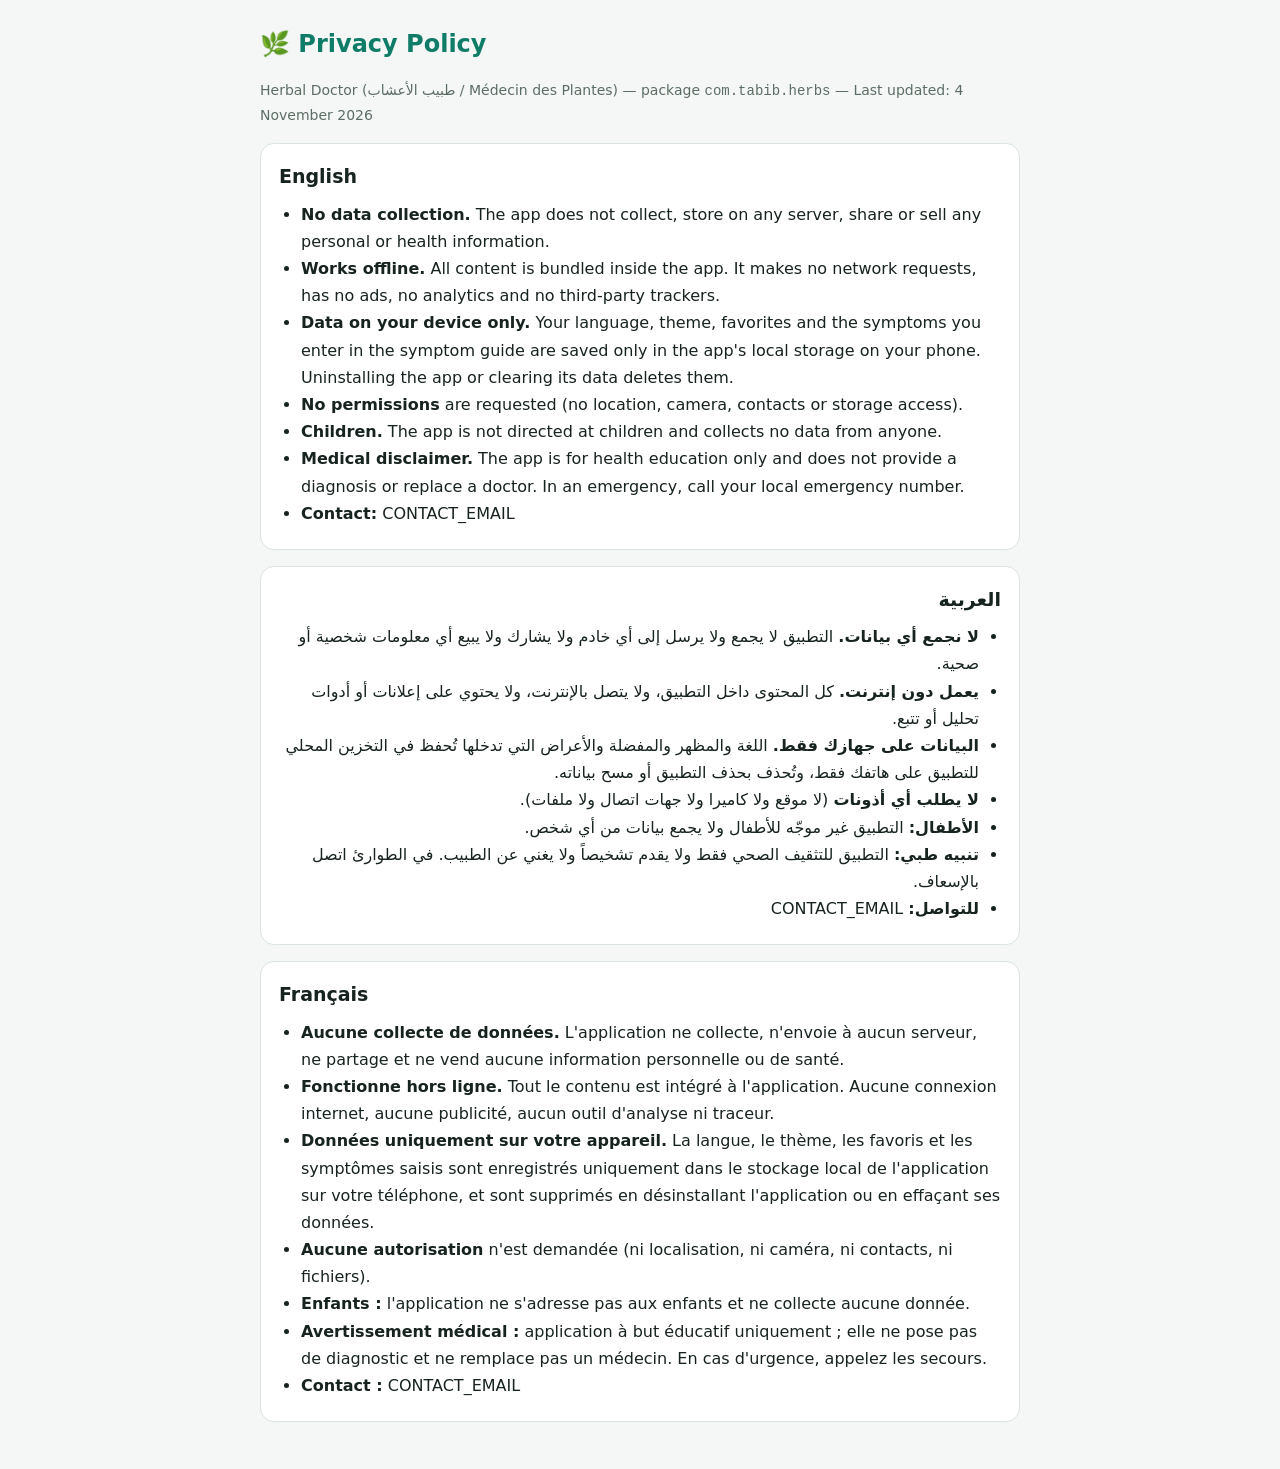
==== medicine-app/www/privacy.html @ c3796eda "Prepare Google Play release: AAB, API 36, store listing - Target/compile SDK 36 (Play's current requ" ====
<!DOCTYPE html>
<html lang="en">
<head>
<meta charset="UTF-8">
<meta name="viewport" content="width=device-width, initial-scale=1.0">
<title>Privacy Policy — Herbal Doctor / طبيب الأعشاب / Médecin des Plantes</title>
<style>
  :root { --bg:#f4f7f5; --text:#17231e; --muted:#5c6d65; --card:#fff; --line:#dbe4df; --primary:#0e7c66; }
  @media (prefers-color-scheme: dark) { :root { --bg:#0f1613; --text:#e7efeb; --muted:#9fb1a9; --card:#17211d; --line:#2b3a34; --primary:#34c6a3; } }
  body { margin:0; background:var(--bg); color:var(--text); font-family:system-ui,-apple-system,"Segoe UI",Tahoma,sans-serif; line-height:1.7; }
  main { max-width:760px; margin:0 auto; padding:24px 16px 48px; }
  h1 { color:var(--primary); font-size:24px; margin:0 0 4px; }
  h2 { font-size:19px; margin:0 0 8px; }
  section { background:var(--card); border:1px solid var(--line); border-radius:14px; padding:16px 18px; margin-top:16px; }
  .muted { color:var(--muted); font-size:14px; }
  ul { padding-inline-start:22px; margin:6px 0; }
</style>
</head>
<body>
<main>
  <h1>🌿 Privacy Policy</h1>
  <p class="muted">Herbal Doctor (طبيب الأعشاب / Médecin des Plantes) — package <code>com.tabib.herbs</code> — Last updated: 4 November 2026</p>

  <section lang="en" dir="ltr">
    <h2>English</h2>
    <ul>
      <li><b>No data collection.</b> The app does not collect, store on any server, share or sell any personal or health information.</li>
      <li><b>Works offline.</b> All content is bundled inside the app. It makes no network requests, has no ads, no analytics and no third-party trackers.</li>
      <li><b>Data on your device only.</b> Your language, theme, favorites and the symptoms you enter in the symptom guide are saved only in the app's local storage on your phone. Uninstalling the app or clearing its data deletes them.</li>
      <li><b>No permissions</b> are requested (no location, camera, contacts or storage access).</li>
      <li><b>Children.</b> The app is not directed at children and collects no data from anyone.</li>
      <li><b>Medical disclaimer.</b> The app is for health education only and does not provide a diagnosis or replace a doctor. In an emergency, call your local emergency number.</li>
      <li><b>Contact:</b> <span class="contact">CONTACT_EMAIL</span></li>
    </ul>
  </section>

  <section lang="ar" dir="rtl">
    <h2>العربية</h2>
    <ul>
      <li><b>لا نجمع أي بيانات.</b> التطبيق لا يجمع ولا يرسل إلى أي خادم ولا يشارك ولا يبيع أي معلومات شخصية أو صحية.</li>
      <li><b>يعمل دون إنترنت.</b> كل المحتوى داخل التطبيق، ولا يتصل بالإنترنت، ولا يحتوي على إعلانات أو أدوات تحليل أو تتبع.</li>
      <li><b>البيانات على جهازك فقط.</b> اللغة والمظهر والمفضلة والأعراض التي تدخلها تُحفظ في التخزين المحلي للتطبيق على هاتفك فقط، وتُحذف بحذف التطبيق أو مسح بياناته.</li>
      <li><b>لا يطلب أي أذونات</b> (لا موقع ولا كاميرا ولا جهات اتصال ولا ملفات).</li>
      <li><b>الأطفال:</b> التطبيق غير موجّه للأطفال ولا يجمع بيانات من أي شخص.</li>
      <li><b>تنبيه طبي:</b> التطبيق للتثقيف الصحي فقط ولا يقدم تشخيصاً ولا يغني عن الطبيب. في الطوارئ اتصل بالإسعاف.</li>
      <li><b>للتواصل:</b> <span class="contact">CONTACT_EMAIL</span></li>
    </ul>
  </section>

  <section lang="fr" dir="ltr">
    <h2>Français</h2>
    <ul>
      <li><b>Aucune collecte de données.</b> L'application ne collecte, n'envoie à aucun serveur, ne partage et ne vend aucune information personnelle ou de santé.</li>
      <li><b>Fonctionne hors ligne.</b> Tout le contenu est intégré à l'application. Aucune connexion internet, aucune publicité, aucun outil d'analyse ni traceur.</li>
      <li><b>Données uniquement sur votre appareil.</b> La langue, le thème, les favoris et les symptômes saisis sont enregistrés uniquement dans le stockage local de l'application sur votre téléphone, et sont supprimés en désinstallant l'application ou en effaçant ses données.</li>
      <li><b>Aucune autorisation</b> n'est demandée (ni localisation, ni caméra, ni contacts, ni fichiers).</li>
      <li><b>Enfants :</b> l'application ne s'adresse pas aux enfants et ne collecte aucune donnée.</li>
      <li><b>Avertissement médical :</b> application à but éducatif uniquement ; elle ne pose pas de diagnostic et ne remplace pas un médecin. En cas d'urgence, appelez les secours.</li>
      <li><b>Contact :</b> <span class="contact">CONTACT_EMAIL</span></li>
    </ul>
  </section>
</main>
</body>
</html>
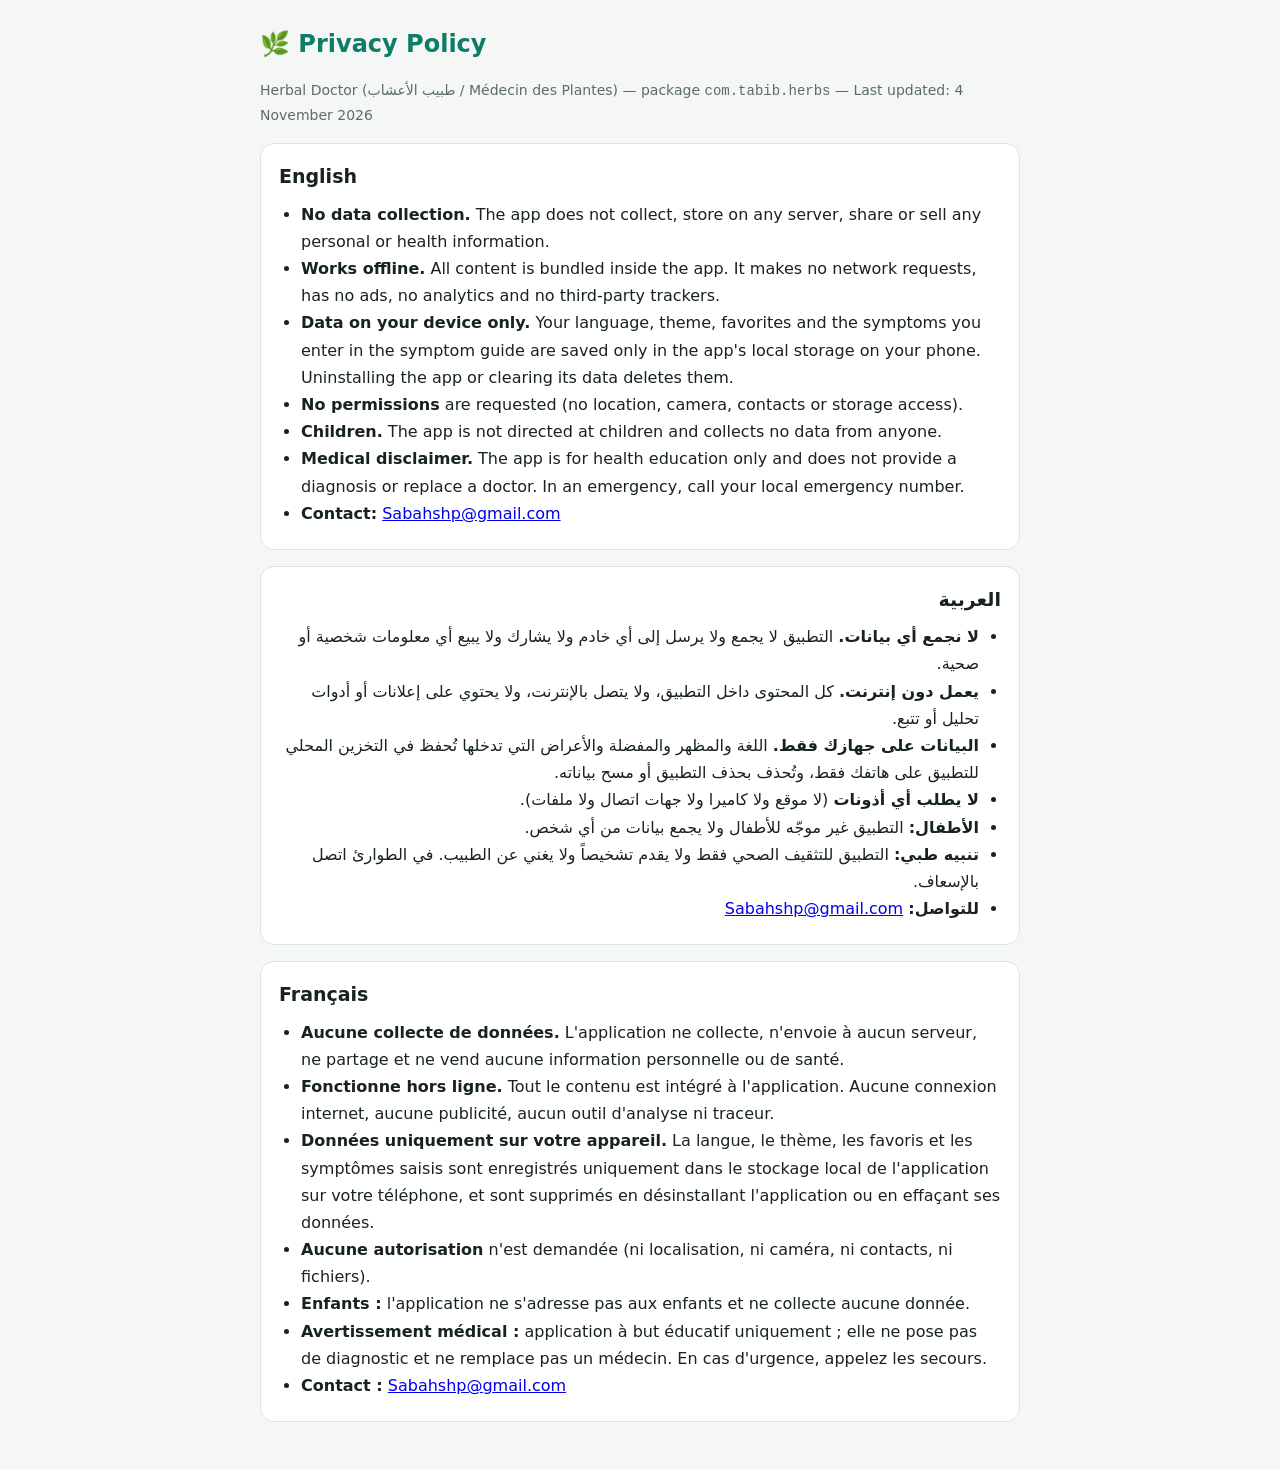
==== commit 9471a0da: "Set public contact email in privacy policy Co-Authored-By: Claude Opus 5.5 <noreply@anthropic.com> C" ====
--- a/medicine-app/www/privacy.html
+++ b/medicine-app/www/privacy.html
@@ -30,7 +30,7 @@
       <li><b>No permissions</b> are requested (no location, camera, contacts or storage access).</li>
       <li><b>Children.</b> The app is not directed at children and collects no data from anyone.</li>
       <li><b>Medical disclaimer.</b> The app is for health education only and does not provide a diagnosis or replace a doctor. In an emergency, call your local emergency number.</li>
-      <li><b>Contact:</b> <span class="contact">CONTACT_EMAIL</span></li>
+      <li><b>Contact:</b> <a href="mailto:Sabahshp@gmail.com">Sabahshp@gmail.com</a></li>
     </ul>
   </section>
 
@@ -43,7 +43,7 @@
       <li><b>لا يطلب أي أذونات</b> (لا موقع ولا كاميرا ولا جهات اتصال ولا ملفات).</li>
       <li><b>الأطفال:</b> التطبيق غير موجّه للأطفال ولا يجمع بيانات من أي شخص.</li>
       <li><b>تنبيه طبي:</b> التطبيق للتثقيف الصحي فقط ولا يقدم تشخيصاً ولا يغني عن الطبيب. في الطوارئ اتصل بالإسعاف.</li>
-      <li><b>للتواصل:</b> <span class="contact">CONTACT_EMAIL</span></li>
+      <li><b>للتواصل:</b> <a href="mailto:Sabahshp@gmail.com">Sabahshp@gmail.com</a></li>
     </ul>
   </section>
 
@@ -56,7 +56,7 @@
       <li><b>Aucune autorisation</b> n'est demandée (ni localisation, ni caméra, ni contacts, ni fichiers).</li>
       <li><b>Enfants :</b> l'application ne s'adresse pas aux enfants et ne collecte aucune donnée.</li>
       <li><b>Avertissement médical :</b> application à but éducatif uniquement ; elle ne pose pas de diagnostic et ne remplace pas un médecin. En cas d'urgence, appelez les secours.</li>
-      <li><b>Contact :</b> <span class="contact">CONTACT_EMAIL</span></li>
+      <li><b>Contact :</b> <a href="mailto:Sabahshp@gmail.com">Sabahshp@gmail.com</a></li>
     </ul>
   </section>
 </main>
